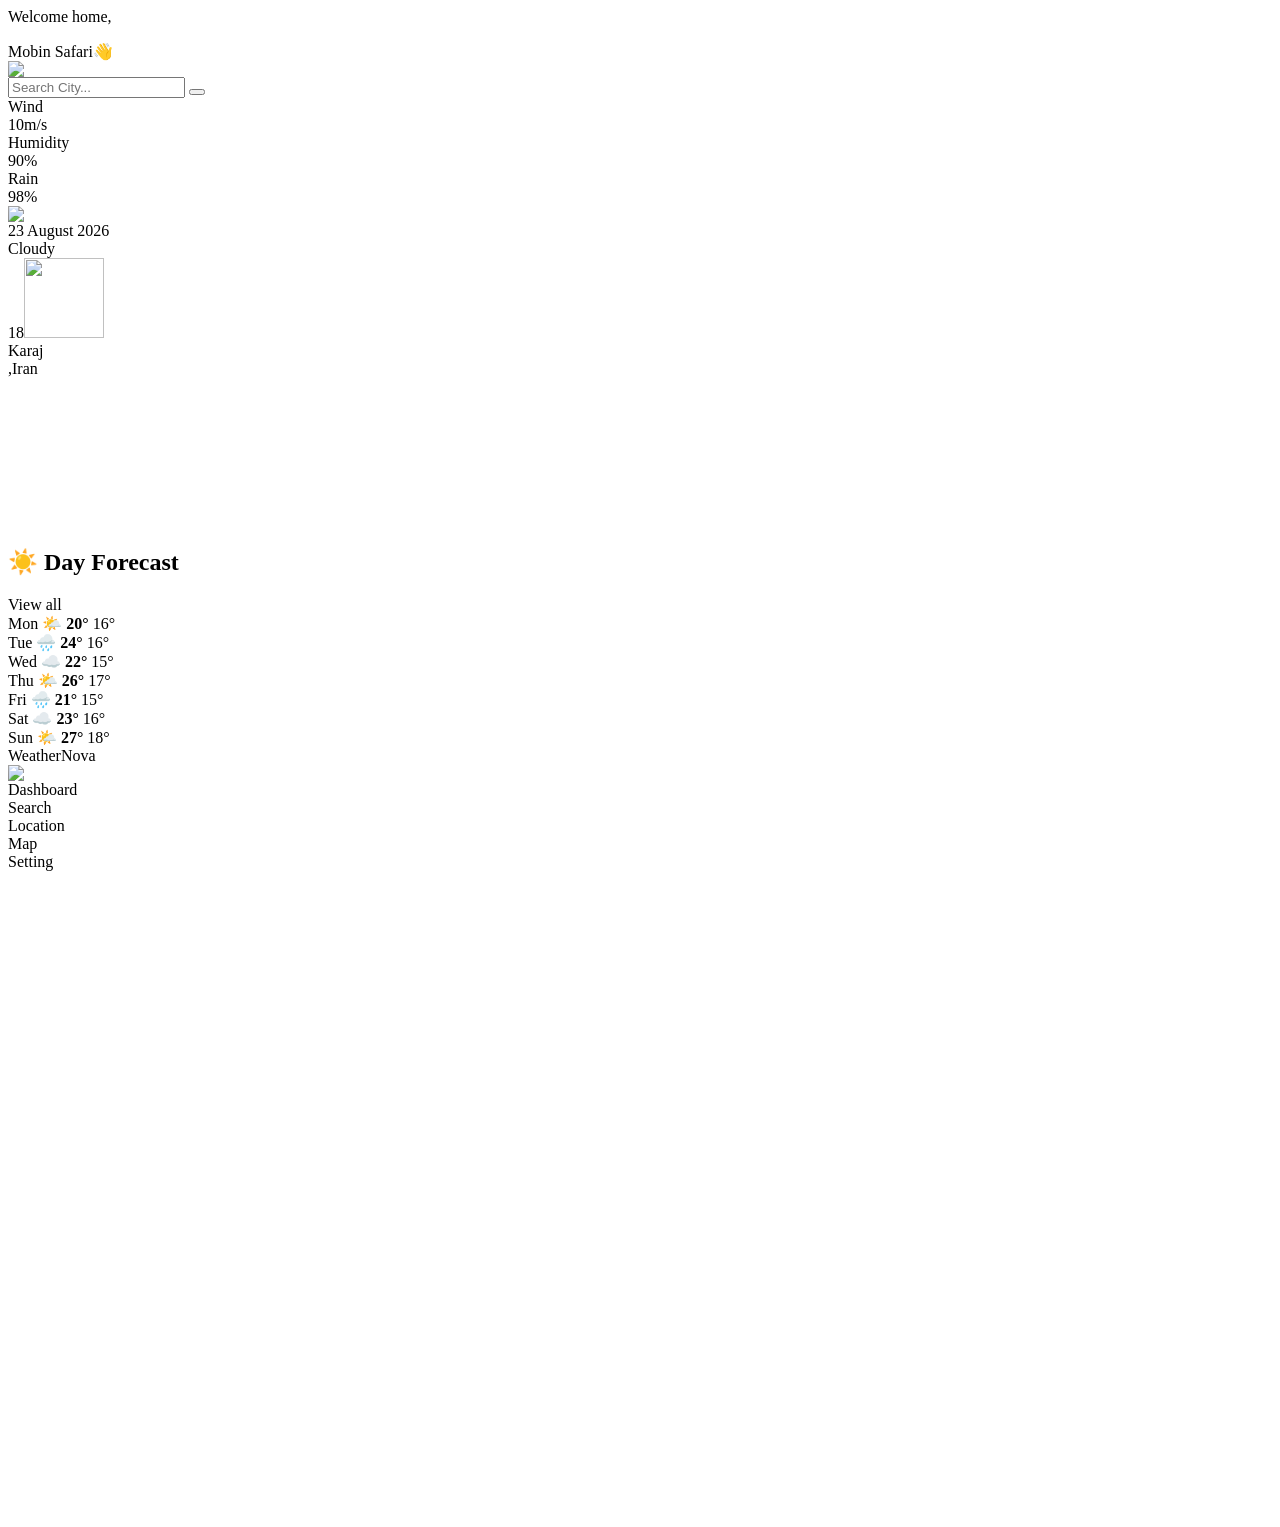
==== index.html @ ba398643 "Add files via upload" ====
<html>
    <head>
<link rel="stylesheet" href="css/style.css">
<link rel="stylesheet" href="https://cdnjs.cloudflare.com/ajax/libs/font-awesome/7.3.1/css/all.min.css">
    </head>
    <body id="dark_light_mode" class="all">
        <!-- <img src="desktop.jpg" style="width: 800px; height: 500px; margin-left:600px;"> -->
         <!--header-->
         <div class="header">
    <div class="name_person">
        <p class="welcome">Welcome home,</p>
        Mobin Safari👋
    </div>
    <div>
        <img src="https://i.pravatar.cc/100" class="person_img">
    </div>
    <div class="theme">
        <i class="fa-solid fa-moon mo" id="dark" onclick="background_mode()"></i>
    </div>
                <div class="settingh">
            <i class="fa-solid fa-gear"></i>
            </div>
<div class="search-wrapper">

                <input
                    type="text"
                    class="search-input"
                    placeholder="Search City..."
                    id="search"
                >

                <button class="search-button" id="search_btn" onclick="search()">
                    <i class="fa-solid fa-magnifying-glass"></i>
                </button>
            </div>
</div>

<div class="degree">
    <div class="other">
<div class="wind" >
Wind
    <br>
    <i class="fa-solid fa-wind"></i>
    <div id="wind">
10<span>m/s</span>
</div>
</div>
<div class="humidity">
    Humidity
    <br>
    <i class="fa-solid fa-droplet"></i>
    <div id="humidity">
90%
</div>
</div>
<div class="rain">
    Rain
    <br>
    <i class="fa-solid fa-cloud-rain"></i>
98%
</div>
</div>
    <div class="img_weather">
<img src="img/WeatherIcon - 1-40.png">
</div>


<div class="data">
23 August 2026
</div>
<div class="status" id="wheather">
Cloudy
</div>
<div class="ctgrad" id="degree">
18<img src="img/WeatherIcon - 1-1.png" style="width: 80px;">
</div>
<div class="loc">
    <i class="fa-solid fa-location-dot "></i>
    <div id="city">
   Karaj
   </div>
   <div id="country">
   ,Iran
   </div>
</div>

</div>

<div class="chart degree">
  <canvas id="line"></canvas>
</div>
<div class="forecast-box">

    <div class="forecast-header">
        <h2>☀️ Day Forecast</h2>
        <span>View all</span>
    </div>

    <div class="forecast-table">

        <div class="forecast-row">
            <span class="day">Mon</span>
            <span class="icon">🌤️</span>
            <strong>20°</strong>
            <span class="low">16°</span>
        </div>

        <div class="forecast-row">
            <span class="day">Tue</span>
            <span class="icon">🌧️</span>
            <strong>24°</strong>
            <span class="low">16°</span>
        </div>

        <div class="forecast-row">
            <span class="day">Wed</span>
            <span class="icon">☁️</span>
            <strong>22°</strong>
            <span class="low">15°</span>
        </div>

        <div class="forecast-row">
            <span class="day">Thu</span>
            <span class="icon">🌤️</span>
            <strong>26°</strong>
            <span class="low">17°</span>
        </div>

        <div class="forecast-row">
            <span class="day">Fri</span>
            <span class="icon">🌧️</span>
            <strong>21°</strong>
            <span class="low">15°</span>
        </div>

        <div class="forecast-row">
            <span class="day">Sat</span>
            <span class="icon">☁️</span>
            <strong>23°</strong>
            <span class="low">16°</span>
        </div>

        <div class="forecast-row">
            <span class="day">Sun</span>
            <span class="icon">🌤️</span>
            <strong>27°</strong>
            <span class="low">18°</span>
        </div>

    </div>

</div>
<!--menu-->
<div class="Main">
<div class="app_name">
 Weather<span class="nova">Nova</span> 
 <div  class="logo">
<img src="img/logo.png" class="logo">
</div>
 </div>  
<div class="hr">
</div>
<div class="dashboard">
<i class="fa-regular fa-house ho"></i>
<span class="dashboard">Dashboard</span>
</div>
<div class="dashboard">
<i class="fa-solid fa-magnifying-glass ho"></i>
<span class="Search">Search</span>
</div>
<div class="dashboard">
<i class="fa-solid fa-location-dot ho"></i>
<span class="Location">Location</span>
</div>
<div class="dashboard">
<i class="fa-regular fa-map ho"></i>
<span class="Map">Map</span>
</div>
<div class="dashboard">
<i class="fa-solid fa-gear ho"></i>
<span class="Setting">Setting</span>
</div>
<br>
<br>
<br>
<br>
<br>
<br>
<br>
<br>
<br>
<br>
<br>
<br>
<br>
<br>
<br>
<br>
<br>
<br>
<br>
<br>
<br>
<br>
<br>
<br>
<br>
<br>
<br>
<br>
<br>
<br>
<br>
<br>
<br>
<br>
<br>
<br>
<div class="card_loc">

</div>
</div>

<script src="js/chart.js"></script>
<script src="js/script.js">
</script>
    <script>
const line= document.getElementById('line');

new Chart(line, {

  type: 'line',
  data: {
    labels: ['1398', '1399', '1400', '1401', '1402', '1403'],
    datasets: [
        
    {
      label: 'dollor',
      data: [50000, 65000, 80000, 95000, 110000]   , 
      cubicInterpolationMode: 'monotone',
      tension: 0.4,
     
    } 


]
  },
  options: {
    scales: {
      y: {
        beginAtZero: true
      }
    },
    responsive: true,  
  }
});
</script>
    </body>
</html>
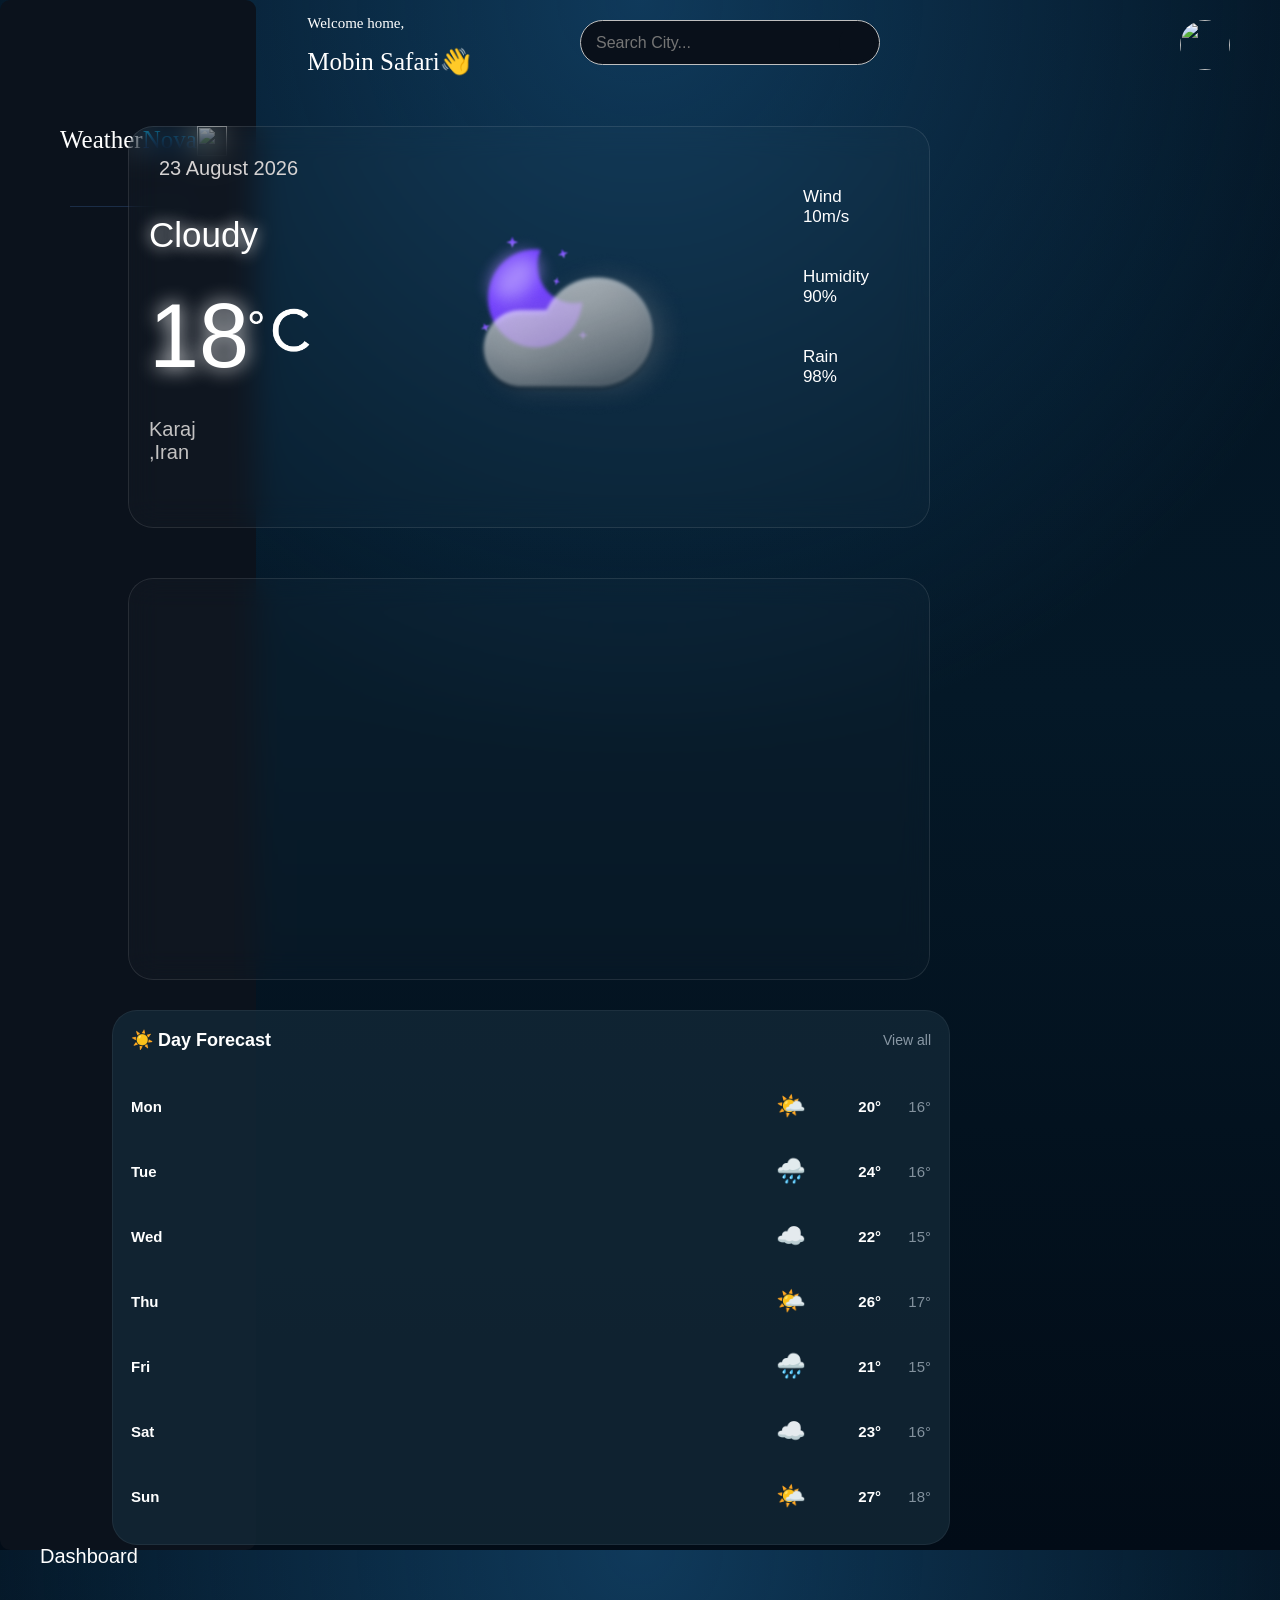
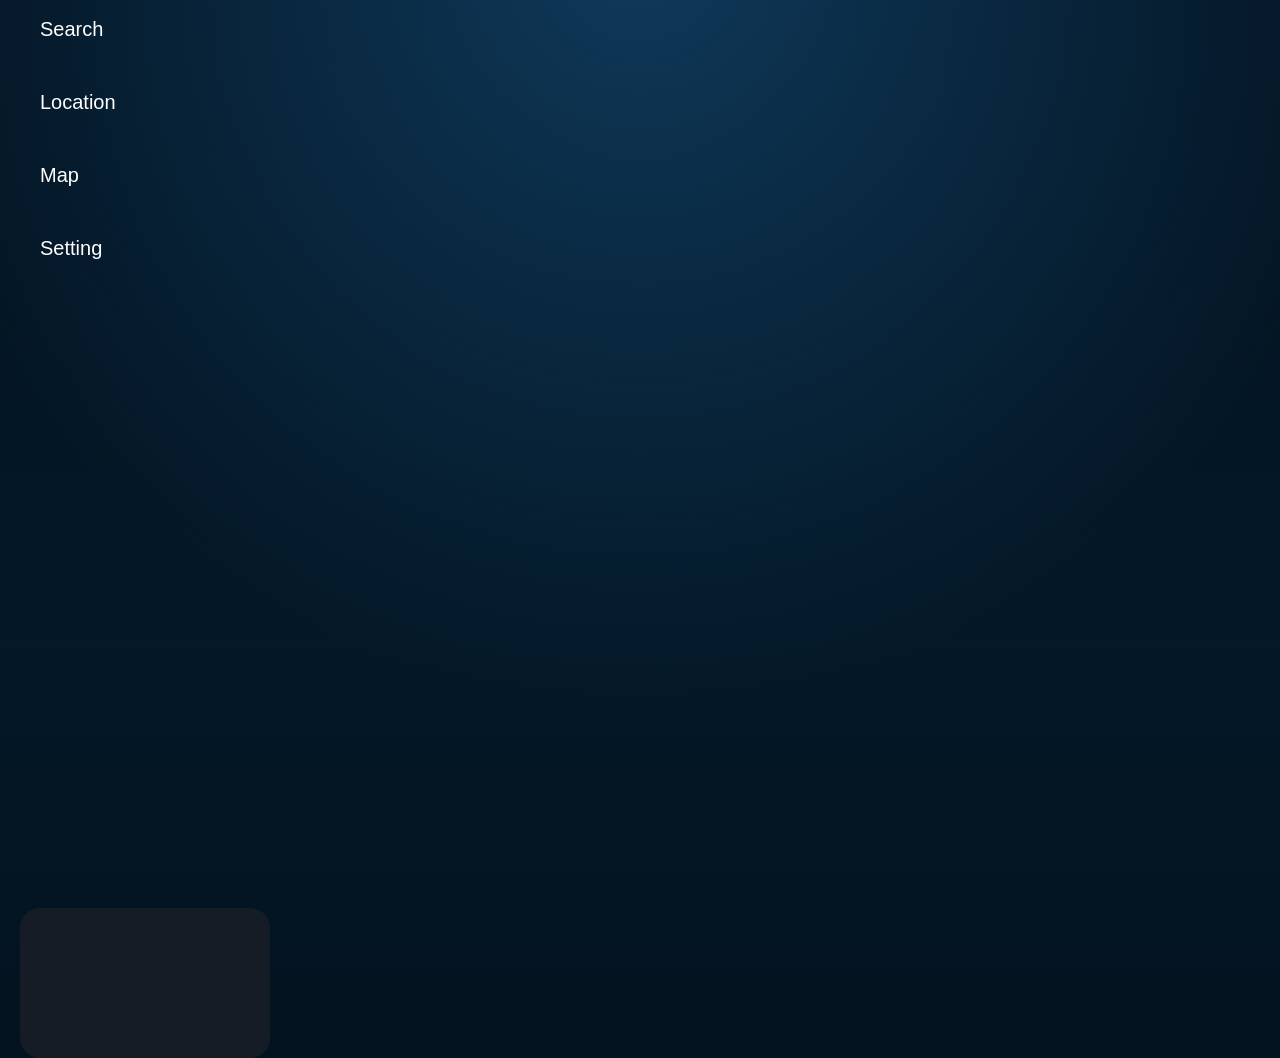
==== commit 121f4c25: "Update index.html" ====
--- a/index.html
+++ b/index.html
@@ -1,6 +1,6 @@
 <html>
     <head>
-<link rel="stylesheet" href="css/style.css">
+<link rel="stylesheet" href="style.css">
 <link rel="stylesheet" href="https://cdnjs.cloudflare.com/ajax/libs/font-awesome/7.3.1/css/all.min.css">
     </head>
     <body id="dark_light_mode" class="all">
@@ -61,7 +61,7 @@
 </div>
 </div>
     <div class="img_weather">
-<img src="img/WeatherIcon - 1-40.png">
+<img src="WeatherIcon - 1-40.png">
 </div>
 
 
@@ -72,7 +72,7 @@
 Cloudy
 </div>
 <div class="ctgrad" id="degree">
-18<img src="img/WeatherIcon - 1-1.png" style="width: 80px;">
+18<img src="WeatherIcon - 1-1.png" style="width: 80px;">
 </div>
 <div class="loc">
     <i class="fa-solid fa-location-dot "></i>
@@ -256,4 +256,4 @@
 });
 </script>
     </body>
-</html>+</html>
--- a/style.css
+++ b/style.css
@@ -0,0 +1,485 @@
+body {
+    margin: 0;
+    min-height: 100vh;
+
+    background:
+        radial-gradient(
+            circle at 50% 0%,
+            rgba(18, 67, 105, 0.8),
+            transparent 45%
+        ),
+        linear-gradient(
+            180deg,
+            #031321 0%,
+            #041827 45%,
+            #020c17 100%
+        );
+
+    color: #fff;
+
+    font-family: Arial, sans-serif;
+}
+body.light_mode{
+    margin: 0;
+    min-height: 100vh;
+
+    background:
+        radial-gradient(
+            circle at 50% 0%,
+            rgba(220, 240, 255, 0.9),
+            transparent 45%
+        ),
+        linear-gradient(
+            180deg,
+            #f8fcff 0%,
+            #eef7fc 50%,
+            #e5f1f8 100%
+        );
+
+    color: #102030;
+
+    font-family: Arial, sans-serif;
+}
+.Main{
+    background-color: #0b121c;
+    color: #fff !important;
+   height: 1550px;
+    width: 20%;
+    border-radius: 10px;
+}
+.app_name{
+    color: rgb(255, 255, 255);
+    font-size: 25px;
+    width: 20px;
+    font-family: "rubik";
+display: inline-flex;
+padding-top: 50px;
+padding-left: 60px;
+}
+.nova{
+ background: -webkit-linear-gradient(#00D4FF,#090979);
+  -webkit-background-clip: text;
+  -webkit-text-fill-color: transparent;
+  font-family: "rubik";
+  font-size: 25px;
+}
+.logo{
+    width: 30px;
+    height: 30px;
+}
+.hr{
+    height: 1px;
+    margin-top: 50px;
+margin-left: 70px;
+    width: 50%;
+    background-color: #1b2d47;
+}
+.ho{
+    font-size: 20px;
+
+}
+.card_loc{
+    width: 250px;
+    height: 150px;
+    background-color: #151c26;
+    margin-left: 20px;
+    border-radius: 20px;
+}
+.dashboard,.Search,.Location,.Map,.Setting{
+font-size:20px;
+    margin-top: 50px;
+    margin-left: 20px;
+
+    transition: 0.6s;
+}
+.dashboard:hover{
+    background-color: #1d294f;
+    width: 250px;
+    height: 50px;
+    padding-left: 20px;
+    padding-top: 27px;
+    border-radius: 15px;
+    cursor: pointer;
+}
+
+.name_person{
+    float: left;
+   margin-left: 24%;
+   font-family: 'rubik';
+font-size: 25px;
+
+}
+.welcome{
+font-family: 'rubik';
+font-size: 15px;
+
+}
+.search-wrapper {
+    position: relative;
+    width: 300px;
+    float: right;
+    margin-top: 20px;
+    margin-right: 100px;
+}
+
+.search-input {
+    width: 100%;
+    height: 45px;
+
+    padding: 0 50px 0 15px;
+
+    border: 1px solid rgb(191, 191, 191);
+    border-radius: 25px;
+
+    outline: none;
+    font-size: 16px;
+
+    background-color: #09101a;
+}
+
+.search-button {
+    position: absolute;
+
+    right: 5px;
+    top: 50%;
+
+    transform: translateY(-50%);
+
+    width: 36px;
+    height: 36px;
+
+    border: none;
+    border-radius: 50%;
+
+    background: #09101a;
+color: #fff !important;
+    cursor: pointer;
+
+    display: flex;
+    align-items: center;
+    justify-content: center;
+}
+.settingh{
+    font-size: 20px;
+        margin-top: 30px;
+        color: #727781 !important;
+        cursor: pointer;
+        margin-right: 50px;
+float: right;
+}
+.mo{
+    font-size: 20px;
+        margin-top: 30px;
+        color: #727781 !important;
+        cursor: pointer;
+        margin-right: 150px;
+float: right;
+
+}
+.person_img{
+            margin-top: 20px;
+            margin-right: 50px;
+    float: right;
+    width: 50px;
+    height:50px;
+    border-radius: 99%;
+}
+/* .degree{
+    float: right;
+    width: 800px;
+    height: 400px;
+    margin-top: 50px;
+    margin-right: 400px;
+    background-color: rgba(0, 0, 0, 0.2);
+    border: 1px solid white;
+    border-radius: 20px;
+} */
+ .degree {
+        float: right;
+    width: 800px;
+    height: 400px;
+    margin-top: 50px;
+    margin-right: 350px;
+    background: rgba(255, 255, 255, 0.02);
+    backdrop-filter: blur(15px);
+    -webkit-backdrop-filter: blur(10px);
+
+    border: 1px solid rgba(255, 255, 255, 0.10);
+    border-radius: 25px;
+
+}
+.data{
+    padding: 30px;
+    color: #d5d2d2 !important;
+    font-size: 20px;
+}
+.status{
+        padding-top: 5px;
+        padding-left: 20px;
+
+    font-size: 35px;
+    text-shadow: 0px 0px 15px white;
+}
+.ctgrad{
+          padding-top: 30px;
+        padding-left:20px;
+
+    font-size: 90px;
+    text-shadow: 0px 0px 20px white;  
+}
+.loc{
+              padding-top: 30px;
+        padding-left:20px;
+    color: #c3c2c2 !important;
+    font-size: 20px;
+}
+.other{
+    float: right;
+    padding: 40px;
+}
+.wind,.humidity,.rain{
+
+    padding: 20px;
+    font-size: 17px;
+}
+.img_weather{
+float: right;
+padding-right: 50px;
+padding-top: 100px;
+}
+.img_weather{
+  animation: up-down linear 4s;
+  animation-iteration-count: infinite;
+  transform-origin: 50% 50%;
+  -webkit-animation: up-down linear 4s;
+  -webkit-animation-iteration-count: infinite;
+  -webkit-transform-origin: 50% 50%;
+  -moz-animation: up-down linear 4s;
+  -moz-animation-iteration-count: infinite;
+  -moz-transform-origin: 50% 50%;
+  -o-animation: up-down linear 4s;
+  -o-animation-iteration-count: infinite;
+  -o-transform-origin: 50% 50%;
+  -ms-animation: up-down linear 4s;
+  -ms-animation-iteration-count: infinite;
+  -ms-transform-origin: 50% 50%;
+}
+
+@keyframes up-down{
+  0% {
+    transform:  translate(1px,25px)  ;
+  }
+  24% {
+    transform:  translate(1px,35px)  ;
+  }
+  50% {
+    transform:  translate(1px,15px)  ;
+  }
+  74% {
+    transform:  translate(1px,25px)  ;
+  }
+  100% {
+    transform:  translate(1px,25px)  ;
+  }
+}
+
+@-moz-keyframes up-down{
+  0% {
+    -moz-transform:  translate(1px,25px)  ;
+  }
+  24% {
+    -moz-transform:  translate(1px,35px)  ;
+  }
+  50% {
+    -moz-transform:  translate(1px,15px)  ;
+  }
+  74% {
+    -moz-transform:  translate(1px,25px)  ;
+  }
+  100% {
+    -moz-transform:  translate(1px,25px)  ;
+  }
+}
+
+@-webkit-keyframes up-down {
+  0% {
+    -webkit-transform:  translate(1px,25px)  ;
+  }
+  24% {
+    -webkit-transform:  translate(1px,35px)  ;
+  }
+  50% {
+    -webkit-transform:  translate(1px,15px)  ;
+  }
+  74% {
+    -webkit-transform:  translate(1px,25px)  ;
+  }
+  100% {
+    -webkit-transform:  translate(1px,25px)  ;
+  }
+}
+
+@-o-keyframes up-down {
+  0% {
+    -o-transform:  translate(1px,25px)  ;
+  }
+  24% {
+    -o-transform:  translate(1px,35px)  ;
+  }
+  50% {
+    -o-transform:  translate(1px,15px)  ;
+  }
+  74% {
+    -o-transform:  translate(1px,25px)  ;
+  }
+  100% {
+    -o-transform:  translate(1px,25px)  ;
+  }
+}
+
+@-ms-keyframes up-down {
+  0% {
+    -ms-transform:  translate(1px,25px)  ;
+  }
+  24% {
+    -ms-transform:  translate(1px,35px)  ;
+  }
+  50% {
+    -ms-transform:  translate(1px,15px)  ;
+  }
+  74% {
+    -ms-transform:  translate(1px,25px)  ;
+  }
+  100% {
+    -ms-transform:  translate(1px,25px)  ;
+  }
+}
+.forecast-box {
+    width:100%;
+    max-width: 800px;
+
+    padding: 18px;
+
+    border-radius: 25px;
+
+    background: rgba(20, 42, 57, 0.75);
+
+    border: 1px solid rgba(255, 255, 255, 0.06);
+
+    /* backdrop-filter: blur(15px); */
+
+
+
+float: right;
+
+margin-right: 330px;
+
+margin-top: 30px;
+}
+
+
+/* Header */
+
+.forecast-header {
+    display: flex;
+    align-items: center;
+    justify-content: space-between;
+
+    margin-bottom: 25px;
+}
+
+.forecast-header h2 {
+    margin: 0;
+
+    font-size: 18px;
+    font-weight: 700;
+}
+
+.forecast-header span {
+    color: #8998a5 !important;
+
+    font-size: 14px;
+
+    cursor: pointer;
+
+    transition: 0.2s;
+}
+
+.forecast-header span:hover {
+
+}
+
+
+/* Rows */
+
+.forecast-table {
+    display: flex;
+    flex-direction: column;
+    gap: 5px;
+}
+
+
+.forecast-row {
+    min-height: 50px;
+
+    display: grid;
+
+    grid-template-columns: 1fr 60px 60px 50px;
+
+    align-items: center;
+
+    padding: 5px 0;
+
+
+
+    border-radius: 12px;
+
+    transition: 0.25s;
+}
+
+
+.forecast-row:hover {
+    padding-left: 8px;
+    padding-right: 8px;
+
+    background: rgba(255, 255, 255, 0.06);
+}
+
+
+/* Day */
+
+.day {
+    font-size: 15px;
+    font-weight: 600;
+}
+
+
+/* Weather icon */
+
+.icon {
+    font-size: 24px;
+
+    text-align: center;
+}
+
+
+/* Maximum temperature */
+
+.forecast-row strong {
+    text-align: right;
+
+    font-size: 15px;
+
+
+}
+
+
+/* Minimum temperature */
+
+.low {
+    text-align: right;
+
+    font-size: 15px;
+
+    color: #82919d !important;
+}
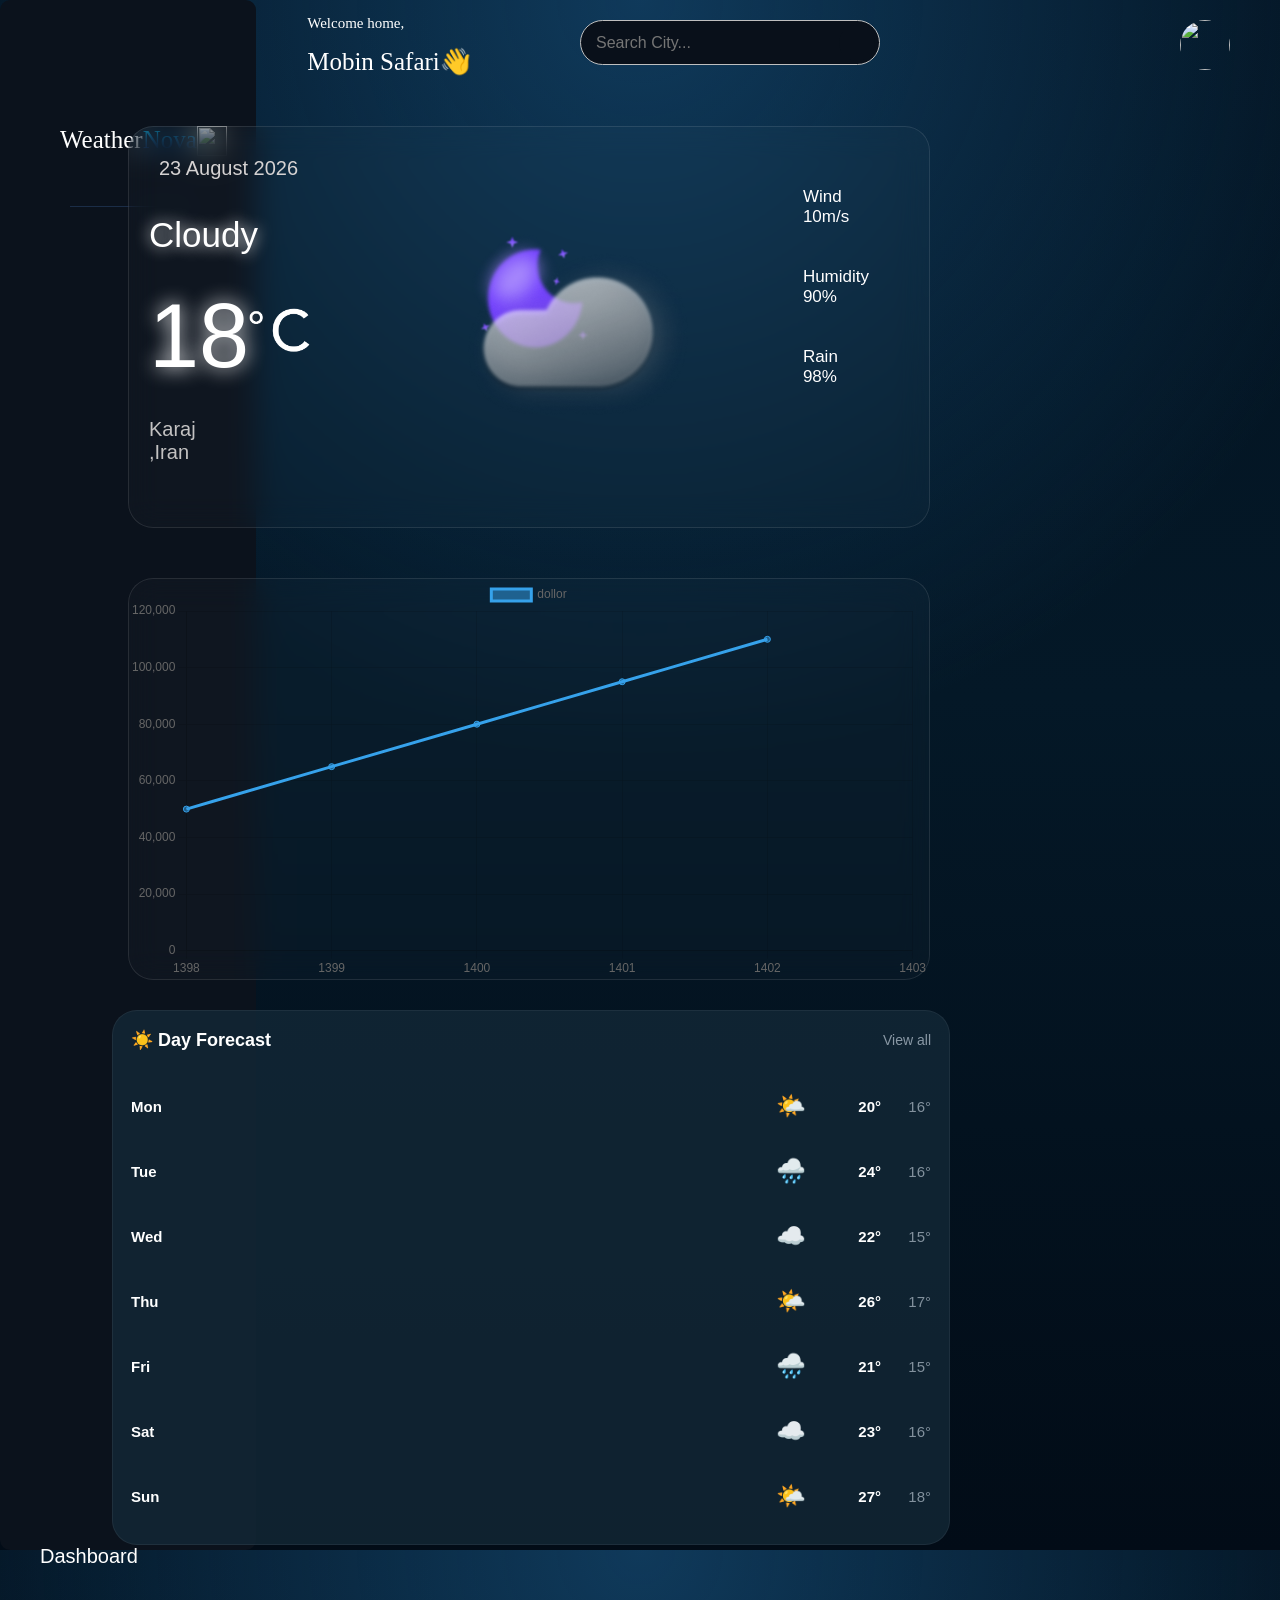
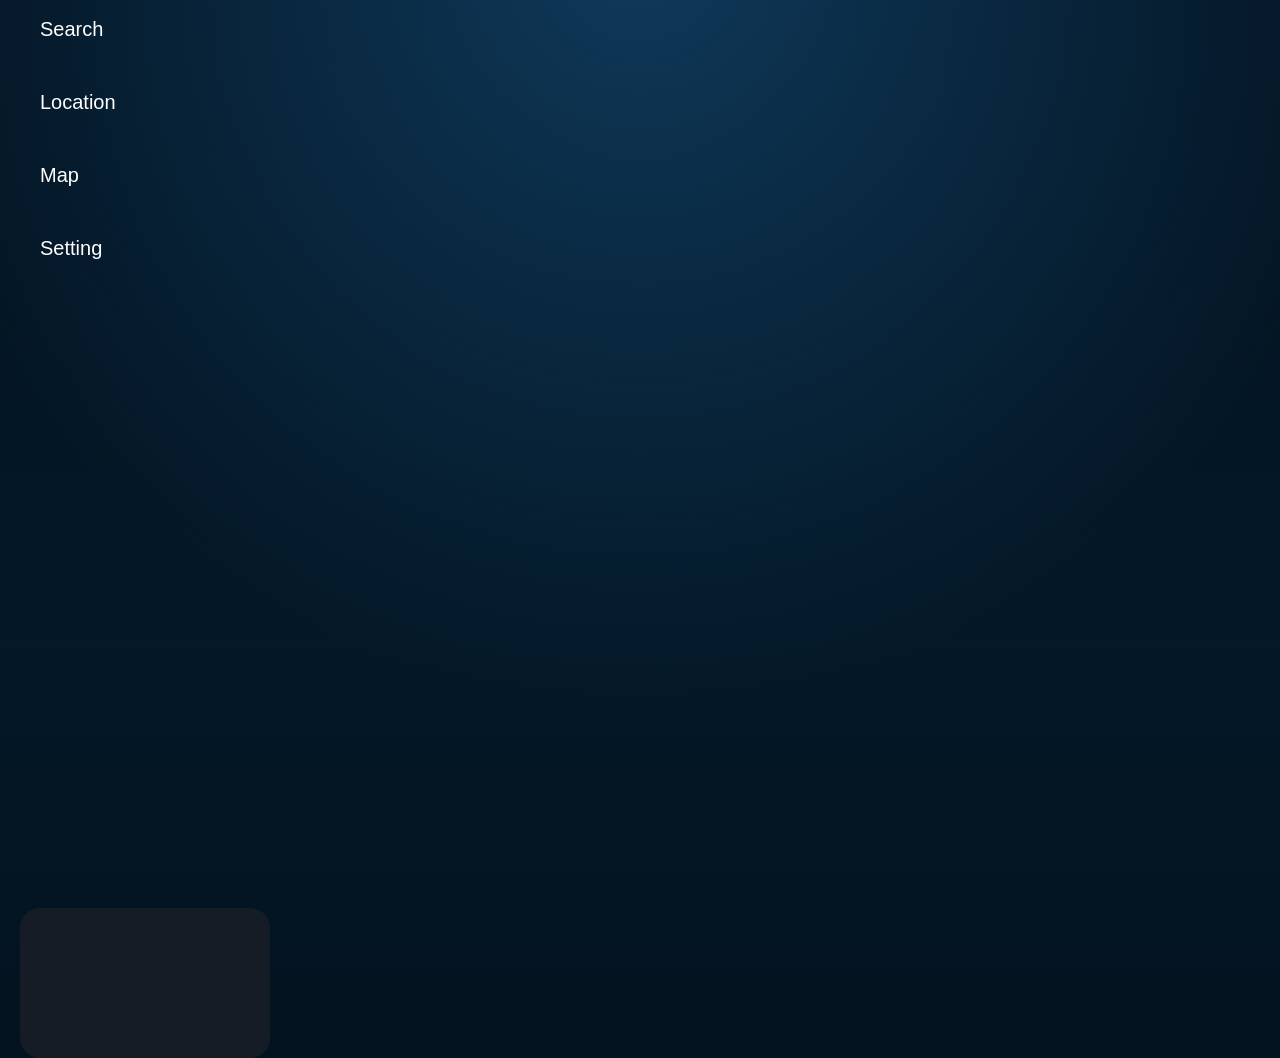
==== commit fc199429: "Update index.html" ====
--- a/index.html
+++ b/index.html
@@ -221,8 +221,8 @@
 </div>
 </div>
 
-<script src="js/chart.js"></script>
-<script src="js/script.js">
+<script src="chart.js"></script>
+<script src="script.js">
 </script>
     <script>
 const line= document.getElementById('line');
